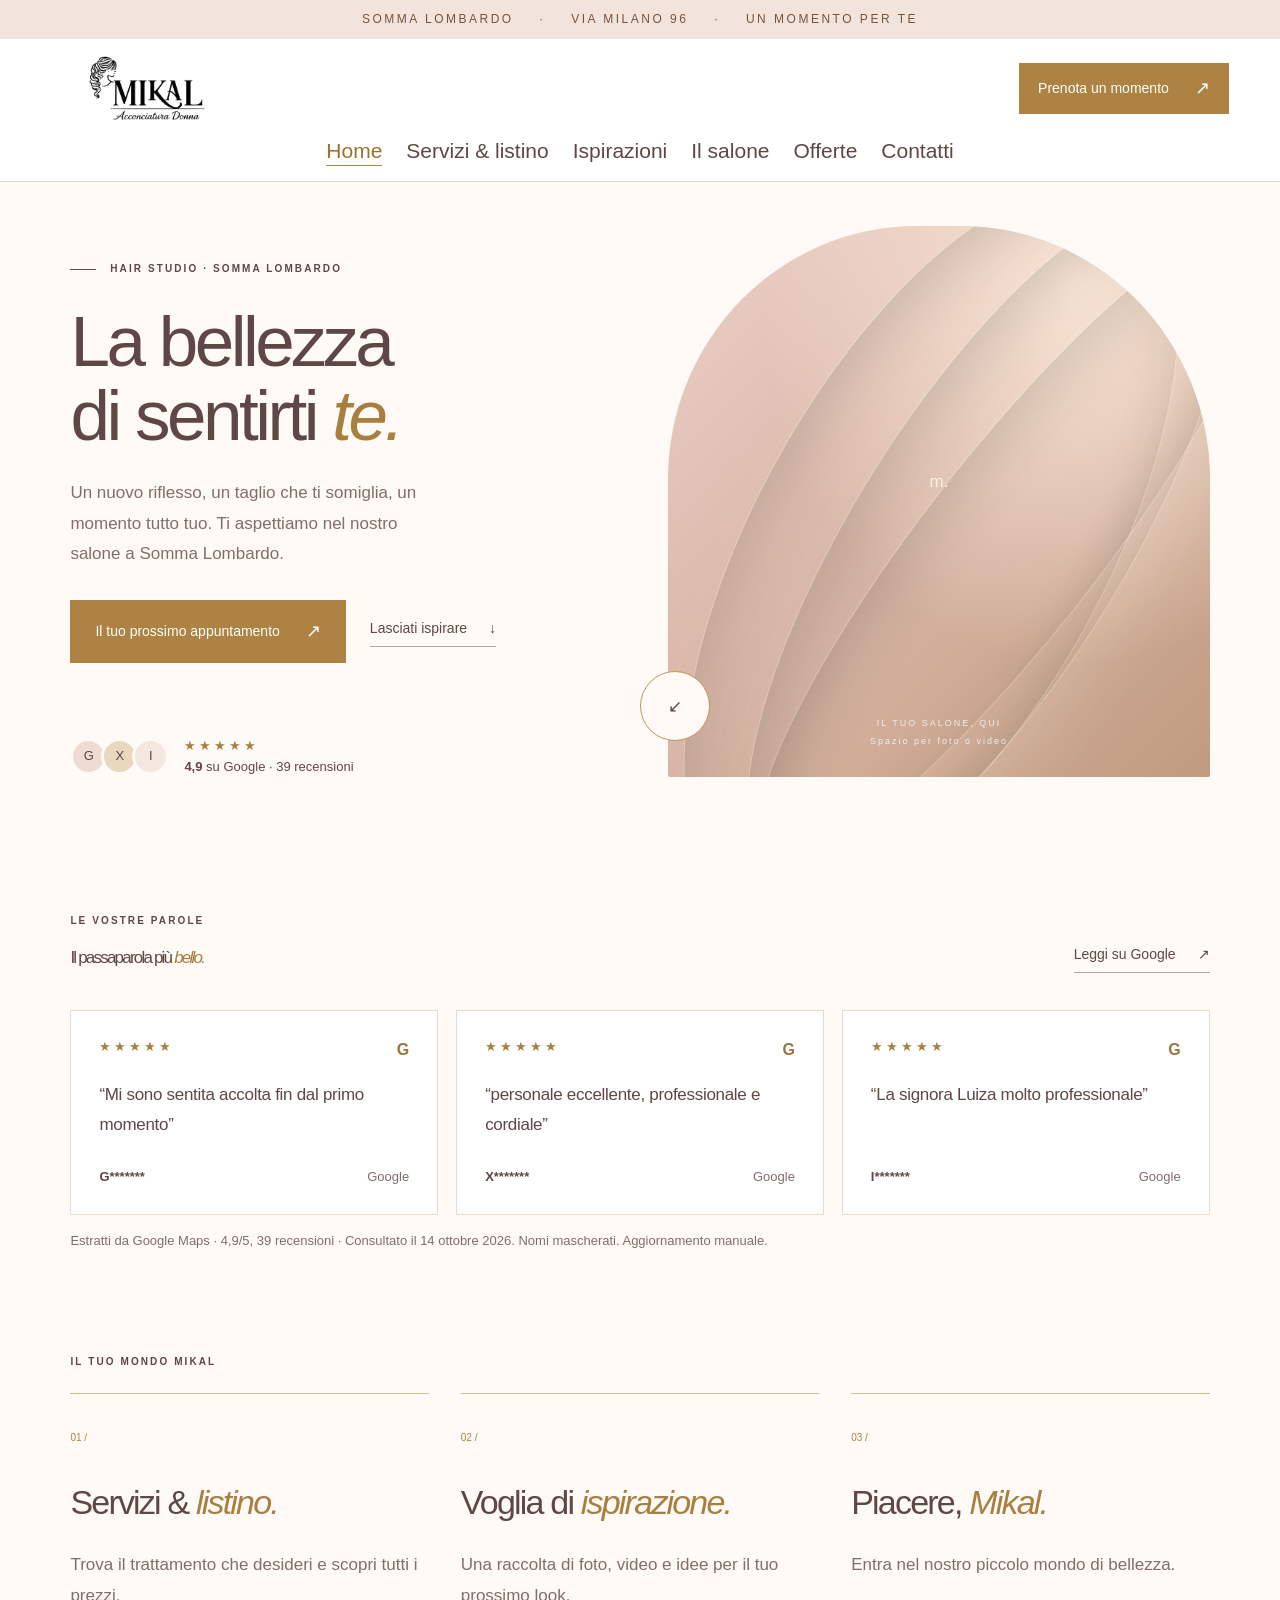
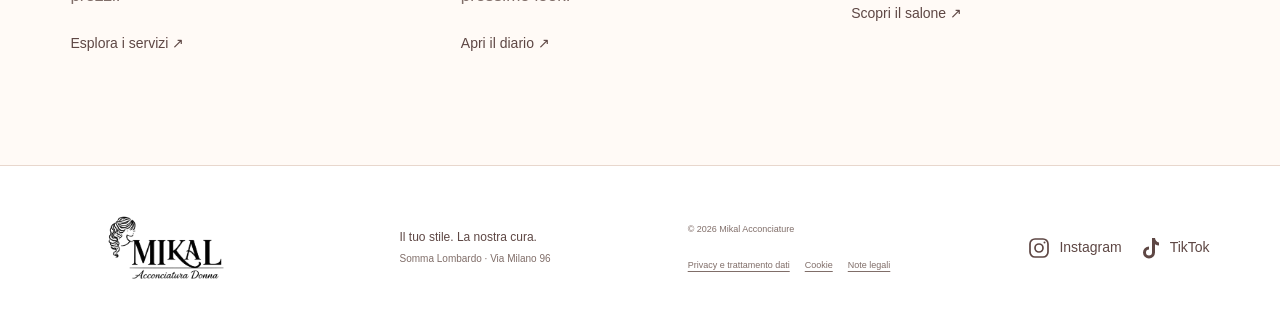
==== index.html @ 3041a2a1 "Primo caricamento sito Mikal Co-Authored-By: Claude Sonnet 5.5 <noreply@anthropic.com> Claude-Sessio" ====
<!doctype html>
<html lang="it">
<head>
  <meta charset="utf-8"><meta name="viewport" content="width=device-width, initial-scale=1">
  <meta name="theme-color" content="#f4f0e9">
  <title>Il tuo salone a Somma Lombardo · Mikal Acconciature</title>
  <meta name="description" content="Mikal Acconciature a Somma Lombardo, Via Milano 96. Scopri il salone, lasciati ispirare e prenota il tuo appuntamento. Pagamento solo in negozio.">
  <link rel="icon" href="media/logo-mikal-trasparente.png">
  <link rel="stylesheet" href="style.css"><script src="content.js" defer></script><script src="app.js" defer></script>
</head>
<body><a class="skip" href="#main">Vai al contenuto</a>
<div class="announcement">SOMMA LOMBARDO <span>·</span> VIA MILANO 96 <span>·</span> UN MOMENTO PER TE</div>
<header class="header">
  <a class="brand" href="index.html" aria-label="Mikal Acconciatura Donna, home"><img src="media/logo-mikal-trasparente.png" alt="Mikal Acconciatura Donna" width="2106" height="747"></a>
  <button class="menu-toggle" aria-expanded="false" aria-controls="nav">Menu <span>☰</span></button>
  <nav id="nav" aria-label="Menu principale"><a href="index.html" aria-current="page">Home</a><a href="servizi.html">Servizi & listino</a><a href="ispirazioni.html">Ispirazioni</a><a href="salone.html">Il salone</a><a href="offerte.html">Offerte</a><a href="contatti.html">Contatti</a></nav>
  <a class="button small header-book" href="prenota.html">Prenota un momento <span>↗</span></a>
</header>
<main id="main"><section class="hero" aria-labelledby="hero-title">
    <div class="hero-copy"><p class="eyebrow"><span class="line"></span> HAIR STUDIO · SOMMA LOMBARDO</p><h1 id="hero-title">La bellezza<br>di sentirti <em>te.</em></h1><p id="intro" class="intro"></p><div class="hero-actions"><a class="button" href="prenota.html">Il tuo prossimo appuntamento <span>↗</span></a><a class="text-link" href="ispirazioni.html">Lasciati ispirare <span>↓</span></a></div><a href="index.html#recensioni" class="hero-rating"><span class="rating-avatars" aria-hidden="true"><i>G</i><i>X</i><i>I</i></span><span><span class="stars">★★★★★</span><br><strong class="rating-value">4,9</strong> <span class="rating-caption">su Google · 38 recensioni</span></span></a></div>
    <div class="hero-visual"><div id="hero-media" class="art art-hero"><div class="strand one"></div><div class="strand two"></div><div class="strand three"></div><div class="art-word">m.</div><span class="media-note">IL TUO SALONE, QUI<br>Spazio per foto o video</span></div><a class="round-link" href="ispirazioni.html" aria-label="Scopri le ispirazioni">↙</a></div>
  </section><section id="recensioni" class="section reviews-section"><div class="section-head"><div><p class="eyebrow">LE VOSTRE PAROLE</p><h2>Il passaparola più <em>bello.</em></h2></div><a class="text-link google-link" target="_blank" rel="noopener">Leggi su Google <span>↗</span></a></div><div id="reviews" class="review-grid"></div><p class="source-note" id="review-source"></p></section><section class="home-paths section"><p class="eyebrow">IL TUO MONDO MIKAL</p><div class="path-grid"><a href="servizi.html"><span>01 /</span><h2>Servizi & <em>listino.</em></h2><p>Trova il trattamento che desideri e scopri tutti i prezzi.</p><b>Esplora i servizi ↗</b></a><a href="ispirazioni.html"><span>02 /</span><h2>Voglia di <em>ispirazione.</em></h2><p>Una raccolta di foto, video e idee per il tuo prossimo look.</p><b>Apri il diario ↗</b></a><a href="salone.html"><span>03 /</span><h2>Piacere, <em>Mikal.</em></h2><p>Entra nel nostro piccolo mondo di bellezza.</p><b>Scopri il salone ↗</b></a></div></section></main><footer><a class="brand" href="index.html" aria-current="page"><img src="media/logo-mikal-trasparente.png" alt="Mikal Acconciatura Donna" width="2106" height="747"></a><p>Il tuo stile. La nostra cura.<br><small>Somma Lombardo · Via Milano 96</small></p><div><span id="copyright"></span><span id="vat"></span><nav class="legal-links" aria-label="Informazioni legali"><a href="privacy.html">Privacy e trattamento dati</a><a href="cookie.html">Cookie</a><a href="note-legali.html">Note legali</a></nav></div><nav class="social-links" aria-label="Seguici sui social"><a href="https://instagram.com/mikal.acconciature" target="_blank" rel="noopener" aria-label="Instagram di Mikal Acconciature"><svg viewBox="0 0 24 24" aria-hidden="true" fill="none" stroke="currentColor" stroke-width="1.7"><rect x="3" y="3" width="18" height="18" rx="5"/><circle cx="12" cy="12" r="4"/><circle cx="17.5" cy="6.5" r="1" fill="currentColor" stroke="none"/></svg><span>Instagram</span></a><a href="https://www.tiktok.com/@mikal.acconciature" target="_blank" rel="noopener" aria-label="TikTok di Mikal Acconciature"><svg viewBox="0 0 24 24" aria-hidden="true" fill="currentColor"><path d="M14 2h3c.3 2.6 1.8 4.2 4 4.5v3a9 9 0 0 1-4-1.3v8.3a6 6 0 1 1-6-6v3a3 3 0 1 0 3 3V2Z"/></svg><span>TikTok</span></a></nav></footer><div class="mobile-book"><a href="prenota.html">Prenota il tuo momento ↗</a></div><dialog id="media-dialog"><button class="dialog-close" aria-label="Chiudi">×</button><div id="dialog-content"></div></dialog></body></html>
---- style.css ----
500;600;700&family=Manrope:wght@400;500;600;700&display=swap');
:root{--paper:#f2edeb;--white:#faf7f6;--ink:#3a3330;--muted:#6d7268;--line:#d9d0cc;--sage:#e1d8d4;--accent:#bda599;--serif:Georgia,'Times New Roman',serif;--sans:'DM Sans',Arial,sans-serif}*{box-sizing:border-box}html{scroll-behavior:smooth;scroll-padding-top:105px}body{margin:0;color:var(--ink);background:var(--paper);font:15px/1.65 var(--sans)}a{color:inherit;text-decoration:none}button,input,textarea,select{font:inherit}button,a,select{ -webkit-tap-highlight-color:transparent}button{cursor:pointer}a,button{touch-action:manipulation}a:focus-visible,button:focus-visible,select:focus-visible,input:focus-visible,textarea:focus-visible,summary:focus-visible{outline:3px solid #886655;outline-offset:5px}[hidden]{display:none!important}.skip{position:fixed;top:-100px;left:15px;background:white;z-index:100;padding:12px}.skip:focus{top:10px}.announcement{text-align:center;background:var(--ink);color:#e6dfdc;font-size:9px;letter-spacing:2.5px;padding:9px 15px}.announcement span{margin:0 20px}.header{height:102px;display:flex;align-items:center;justify-content:space-between;gap:24px;padding:0 5.5%;border-bottom:1px solid var(--line);background:rgba(244,240,233,.97);position:sticky;top:0;z-index:20}.brand{font-family:var(--serif);font-size:51px;letter-spacing:-3px;line-height:.9;display:inline-block}.brand span{display:block;font-family:var(--sans);font-size:8px;letter-spacing:4px;margin:13px 0 0 6px}.header nav{display:flex;gap:29px;font-size:12px}.header nav a:hover,.text-link:hover{color:#816a5e}.button{display:inline-flex;align-items:center;justify-content:space-between;gap:26px;min-height:54px;padding:15px 24px;background:var(--ink);color:white;border:1px solid var(--ink);font-size:12px;transition:background .2s,transform .2s}.button:hover{background:#594f4a;transform:translateY(-2px)}.button span{font-size:18px}.button.small{font-size:11px;min-height:44px;padding:9px 18px}.menu-toggle{display:none}.hero{display:grid;grid-template-columns:1fr 1fr;padding:44px 5.5% 55px;gap:5%;max-width:1600px;margin:auto;min-height:650px}.hero-copy{padding-top:34px;display:flex;align-items:flex-start;flex-direction:column}.eyebrow{font-size:10px;letter-spacing:2.1px;font-weight:600;margin:0 0 23px;line-height:1.7}.line{display:inline-block;width:26px;height:1px;background:var(--ink);vertical-align:middle;margin-right:9px}h1,h2,h3,p{margin-top:0}h1{font-family:var(--serif);font-weight:400;font-size:clamp(58px,5.55vw,88px);line-height:1.04;letter-spacing:-3.5px;margin:5px 0 25px}em{font-weight:400;color:#826d63}h1 em{font-style:italic}.intro{color:var(--muted);font-size:14px;max-width:365px;line-height:1.9}.hero-actions{display:flex;align-items:center;gap:24px;margin:13px 0 34px;flex-wrap:wrap}.text-link{border-bottom:1px solid #b3a69f;padding-bottom:6px;display:inline-flex;align-items:center;gap:22px;font-size:12px}.hero-rating{display:flex;gap:15px;font-size:11px;line-height:1.6;margin-top:auto}.rating-avatars{display:flex;align-items:center;padding-left:6px}.rating-avatars i{font:16px var(--serif);display:grid;place-items:center;width:37px;height:37px;border-radius:50%;border:3px solid var(--paper);background:#d7cac3;margin-left:-6px;font-style:normal}.rating-avatars i:nth-child(2){background:#cab5aa}.rating-avatars i:nth-child(3){background:#e0d4ce}.stars{letter-spacing:3px;color:#7f6253;font-size:13px}.hero-visual{position:relative;min-height:510px}.art{position:relative;overflow:hidden;background:#d9d0cc}.art-hero{height:100%;min-height:510px;background:radial-gradient(ellipse at 75% 10%,#e8dfda,transparent 55%),linear-gradient(130deg,#c4b4ac,#73665f);border-radius:46% 46% 2px 2px}.strand{position:absolute;border:1px solid rgba(249,247,231,.3);width:65%;height:145%;border-radius:50%;transform:rotate(29deg);top:-15%;left:16%;box-shadow:inset 15px 10px 55px rgba(26,43,28,.15),20px 10px 70px rgba(241,239,215,.1)}.strand.two{left:34%;width:50%;transform:rotate(32deg)}.strand.three{left:47%;width:33%;transform:rotate(38deg)}.art-word{position:absolute;inset:0;display:grid;place-items:center;font:italic 210px var(--serif);color:#ece4e094;padding-bottom:40px}.media-note{position:absolute;bottom:27px;left:0;right:0;text-align:center;color:#f2edeb;font-size:9px;letter-spacing:2px;line-height:2}.vertical-note{position:absolute;right:-30px;top:50%;writing-mode:vertical-rl;letter-spacing:3px;font-size:8px}.round-link{position:absolute;bottom:36px;left:-28px;border-radius:50%;background:var(--paper);border:1px solid #b2a198;font:35px var(--serif);width:70px;height:70px;display:grid;place-items:center}.hero-visual img,.hero-visual video,.story-section img{width:100%;height:100%;object-fit:cover;position:absolute;inset:0}.hero-visual video{z-index:1}.hero-visual .video-toggle{position:absolute;bottom:20px;right:20px;z-index:2;border:1px solid white;border-radius:20px;background:#3a333099;color:white;padding:8px 15px}.manifesto{display:flex;justify-content:space-evenly;gap:15px;align-items:center;background:#e8e2df;padding:23px 5.5%;font-size:10px;letter-spacing:3px}.manifesto i{font-size:23px;font-style:normal;color:#988277}.section{padding:80px 5.5%;max-width:1600px;margin:auto}.section-head{display:flex;justify-content:space-between;align-items:flex-end;gap:30px;margin-bottom:37px}.section-head .eyebrow{margin-bottom:14px}h2{font:400 clamp(35px,3.7vw,57px)/1.13 var(--serif);letter-spacing:-1.8px;margin-bottom:0}h3{font:400 26px/1.2 var(--serif);letter-spacing:-.6px}.section-intro{font-size:13px;line-height:1.9;color:var(--muted);max-width:330px;margin-bottom:5px}.review-grid{display:grid;grid-template-columns:repeat(3,1fr);gap:18px}.review-card{background:var(--white);padding:25px 28px;border:1px solid #e3dbd7;display:flex;flex-direction:column;min-height:205px}.review-top{display:flex;justify-content:space-between}.google-mark{font-weight:700;font-size:16px;color:#906c5a}.review-card blockquote{font:400 22px/1.45 var(--serif);letter-spacing:-.3px;margin:16px 0 22px}.review-author{font-size:11px;display:flex;justify-content:space-between;margin-top:auto}.review-author span{color:var(--muted)}.source-note{font-size:10px;color:var(--muted);margin:15px 0 0}.services-section{border-top:1px solid var(--line);padding-top:70px}.service-grid{display:grid;grid-template-columns:repeat(4,1fr);gap:30px}.service-card{border-top:1px solid var(--line);padding-top:24px}.service-number{font-size:10px;letter-spacing:2px;color:var(--muted);margin-bottom:25px}.service-card p{color:var(--muted);font-size:12px;line-height:1.9;min-height:70px}.service-card .service-price{font-size:11px;min-height:0;color:var(--ink);font-weight:500}.service-card a{font-size:11px;border-bottom:1px solid var(--line);padding-bottom:7px}.inspiration{background:#ebe5e2;max-width:none}.filters{display:flex;gap:10px;margin-bottom:28px;flex-wrap:wrap}.filters button{background:transparent;border:1px solid #c0b3ac;border-radius:30px;padding:8px 22px;font-size:11px;color:var(--ink)}.filters button[aria-pressed=true]{background:var(--ink);color:white;border-color:var(--ink)}.gallery-grid{display:grid;grid-template-columns:repeat(4,1fr);gap:20px;align-items:start}.gallery-card:nth-child(even){padding-top:35px}.gallery-media{height:310px;position:relative;background:#c7bab4;overflow:hidden}.gallery-media img,.gallery-media video{height:100%;width:100%;object-fit:cover}.gallery-media button{border:0;display:block;width:100%;height:100%;background:none;padding:0}.gallery-placeholder{height:100%;display:flex;align-items:center;justify-content:center;position:relative;background:linear-gradient(135deg,#dcd1cc,#b7a49a);color:#837168}.gallery-card:nth-child(2) .gallery-placeholder{background:linear-gradient(140deg,#d2bfb6,#b19f96)}.gallery-card:nth-child(3) .gallery-placeholder{background:linear-gradient(145deg,#a59891,#71645e);color:#ece4e0}.gallery-card:nth-child(4) .gallery-placeholder{background:linear-gradient(120deg,#e5dad5,#c4ada1)}.gallery-placeholder:before{content:'';position:absolute;border:1px solid #f5f1ef66;width:63%;height:110%;border-radius:50%;transform:rotate(28deg)}.gallery-placeholder .symbol{font:italic 100px var(--serif);opacity:.5}.gallery-placeholder small{position:absolute;bottom:20px;font-size:9px;letter-spacing:2px}.gallery-caption{padding-top:17px;display:flex;justify-content:space-between;gap:10px}.gallery-caption h3{font-size:21px;margin-bottom:6px}.gallery-caption p{font-size:9px;letter-spacing:1.5px;text-transform:uppercase;color:var(--muted);margin:0}.gallery-caption>span{font-size:22px}.play-badge{position:absolute;left:15px;bottom:15px;background:#f2edebd9;border-radius:30px;padding:6px 14px;font-size:10px;pointer-events:none}.story-section{display:grid;grid-template-columns:1fr 1fr;max-width:1600px;margin:auto;padding:90px 5.5%;gap:9%;align-items:center}.story-art{height:510px;background:#d4c4bc}.story-arch{position:absolute;inset:45px 50px -5px;background:linear-gradient(90deg,#bbafa9,#e1d5cf);border-radius:48% 48% 0 0;box-shadow:inset 12px 0 45px #63544c35;display:flex;flex-direction:column;align-items:center;justify-content:center}.story-arch span{font:66px var(--serif);letter-spacing:-5px;color:#695a53}.story-arch small{text-align:center;font-size:9px;letter-spacing:3px;color:#71625a;margin-top:20px}.story-art .media-note{color:#584d48;bottom:20px;letter-spacing:1px}.story-copy h2{margin-bottom:27px}.prose{font-size:13px;color:var(--muted);line-height:1.95;white-space:pre-line}.story-copy .text-link{margin-top:25px}.signature{display:block;font:italic 30px var(--serif);color:#857269;margin-top:35px}.offers-section{padding-top:30px}.offer-empty{border:1px solid var(--line);padding:30px 34px;display:flex;align-items:center;justify-content:space-between;gap:25px;background:var(--white)}.offer-empty h3{font-size:26px;margin-bottom:9px}.offer-empty p{font-size:12px;color:var(--muted);margin:0}.offer-grid{display:grid;grid-template-columns:repeat(auto-fit,minmax(240px,1fr));gap:20px}.offer-card{padding:28px;background:var(--sage);border:1px solid var(--line)}.offer-card .offer-price{font:30px var(--serif)}.offer-card p{font-size:12px}.booking-section{background:var(--ink);color:var(--paper);padding:80px 9%;display:grid;grid-template-columns:1.1fr 1fr;gap:12%;align-items:center}.booking-section h2{font-size:clamp(40px,4.2vw,65px);margin-bottom:25px}.booking-section h2 em{color:#c6b1a7}.booking-copy>p:not(.eyebrow){color:#cbc0bb;font-size:13px}.booking-promise{border-top:1px solid #72655e;padding-top:25px;margin-top:40px;display:flex;gap:18px;font-size:12px}.booking-promise>span{font-size:28px}.booking-promise p{font-size:11px;color:#cbc0bb;margin:2px 0 0}.booking-card{background:var(--paper);color:var(--ink);padding:33px 35px}.card-top{display:flex;align-items:start;justify-content:space-between}.card-top>span:last-child{font-size:28px;margin-top:-8px}.booking-card label{font-size:12px;display:block;margin:14px 0 9px}.booking-card select{width:100%;border:1px solid #cdc4bf;border-radius:0;background:transparent;padding:14px 12px;color:var(--ink)}.booking-description{font-size:12px;color:var(--muted);margin:14px 0;min-height:66px}.booking-status{font-size:11px;margin:18px 0;color:var(--muted)}.full{width:100%;justify-content:center}.small-note{font-size:10px;color:var(--muted);margin:13px 0 0;line-height:1.7}.contacts{display:grid;grid-template-columns:1.1fr 1fr 1.1fr;gap:5%;align-items:center}.contacts h2{font-size:43px;margin-bottom:23px}.contacts p{font-size:12px}.contact-details{display:flex;flex-direction:column;gap:25px}.contact-details .eyebrow{margin-bottom:10px;font-size:9px}.contact-details a{display:block}.contact-phone{font:25px var(--serif)}.multiline{white-space:pre-line}.map-card{height:280px;background:#e5ddd9;position:relative;overflow:hidden;border:1px solid #d7ccc7}.map-road{position:absolute;height:20px;width:150%;background:#f6f2f0;border:1px solid #d9d0cb;transform:rotate(-30deg);left:-20%;top:55%}.road2{transform:rotate(66deg);top:45%}.road3{transform:rotate(-9deg);top:18%;height:10px}.map-town{position:absolute;top:33px;left:25px;letter-spacing:3px;font-size:8px}.map-pin{position:absolute;top:37%;left:45%;border-radius:50% 50% 50% 0;transform:rotate(-45deg);height:53px;width:53px;background:var(--ink);color:white;font:italic 32px var(--serif);display:grid;place-items:center;box-shadow:0 5px 18px #41383333}.map-address{position:absolute;bottom:18px;left:18px;right:18px;padding:10px 13px;background:var(--white);font-size:11px;display:flex;justify-content:space-between}.faq{padding-top:0;display:grid;grid-template-columns:1fr 2fr}.faq>.eyebrow{grid-row:1/4;padding-top:20px}.faq details{grid-column:2;border-top:1px solid var(--line);padding:18px 0}.faq summary{cursor:pointer;font-size:13px}.faq details p{font-size:12px;color:var(--muted);margin:15px 0 0}footer{border-top:1px solid var(--line);padding:40px 5.5%;display:flex;justify-content:space-between;gap:30px;align-items:center}footer p{font-size:12px;margin:0}footer small{font-size:10px;color:var(--muted)}footer>div{font-size:9px;color:var(--muted);display:flex;flex-direction:column;gap:6px}footer .brand{font-size:44px}.footer-link{border:0;background:none;text-align:left;padding:0;color:inherit;font-size:inherit}.mobile-book{display:none}dialog{border:0;background:var(--paper);color:var(--ink);padding:45px 30px 25px;max-width:min(900px,95vw);max-height:90vh}dialog::backdrop{background:#211b18d9}.dialog-close{position:absolute;top:8px;right:14px;border:0;background:none;font-size:28px;color:var(--ink)}#dialog-content img,#dialog-content video{max-width:100%;max-height:70vh;display:block;margin:auto}#dialog-content p{margin:14px 0 0;font-size:12px}.error-notice{padding:24px;background:#ebe3df;margin:20px}.empty-filter{grid-column:1/-1;padding:40px;text-align:center}.privacy-dialog{width:600px}
@media(min-width:1500px){.hero{gap:8%}.hero-copy{padding-top:60px}.hero-visual{min-height:580px}.hero{padding-top:50px;padding-bottom:65px}.section{padding-top:95px;padding-bottom:95px}}
@media(max-width:1100px){.header nav{gap:16px}.header{padding:0 4%}.hero{padding:30px 4% 45px;gap:5%}.hero-actions{gap:15px}.hero-visual,.art-hero{min-height:480px}h1{font-size:62px}.service-grid{gap:20px}.gallery-media{height:260px}.booking-section{gap:6%;padding:65px 5%}.contacts{gap:3%}.contacts h2{font-size:36px}.contact-phone{font-size:22px}}
@media(max-width:800px){.header{height:83px}.brand{font-size:43px}.header nav{display:none;position:absolute;top:83px;left:0;right:0;background:var(--paper);padding:24px 5%;border-bottom:1px solid var(--line);flex-direction:column;font-size:16px}.header nav.open{display:flex}.menu-toggle{display:block;border:0;background:none;color:var(--ink);font-size:12px;margin-left:auto;padding:12px}.menu-toggle span{margin-left:12px}.header-book{display:none}.hero{min-height:0}.hero-copy{padding-top:15px}.hero .eyebrow{font-size:8px;letter-spacing:1.5px}h1{font-size:53px;letter-spacing:-2px}.intro{font-size:12px}.hero-visual,.art-hero{min-height:420px}.hero-actions .button{font-size:10px;padding:12px 16px}.hero-rating{font-size:10px}.rating-avatars{display:none}.manifesto{font-size:8px;letter-spacing:2px}.manifesto i{font-size:18px}.section{padding:60px 5%}.review-card{padding:22px 18px}.review-card blockquote{font-size:19px}.review-author{font-size:9px}.service-grid{grid-template-columns:repeat(2,1fr);gap:30px}.service-card p{min-height:0}.gallery-grid{grid-template-columns:repeat(2,1fr)}.gallery-media{height:340px}.story-section{gap:6%;padding:60px 5%}.story-art{height:440px}.story-arch{inset:35px 20px -5px}.story-copy h2{font-size:39px}.booking-card{padding:25px}.contacts{grid-template-columns:1fr 1fr;row-gap:35px}.map-card{grid-column:1/-1;height:230px}.map-road{width:120%}.faq{padding-top:0}.mobile-book{position:fixed;bottom:0;left:0;right:0;z-index:25;display:flex;box-shadow:0 -2px 15px #41383319;padding:10px 5% calc(10px + env(safe-area-inset-bottom));gap:12px;background:var(--paper);border-top:1px solid var(--line)}.mobile-book a{padding:10px 20px;background:var(--ink);color:white;text-align:center;font-size:12px;flex:1}.mobile-book a:last-child{flex:0;background:none;color:var(--ink);border:1px solid var(--ink)}footer{padding-bottom:100px}}
@media(max-width:560px){html{scroll-padding-top:85px}.announcement{font-size:7px;letter-spacing:1.4px}.announcement span{margin:0 8px}.hero{grid-template-columns:1fr;padding:28px 6% 36px;gap:30px}.hero-copy{padding-top:0}.hero .eyebrow{margin-bottom:16px}h1{font-size:64px}.hero-copy .intro{font-size:13px;max-width:310px}.hero-actions{margin:8px 0 23px;gap:20px}.hero-actions .button{font-size:11px}.hero-actions .text-link{font-size:10px}.hero-rating{font-size:10px}.hero-visual,.art-hero{min-height:380px}.art-hero{border-radius:48% 48% 0 0}.hero-visual{margin:0 10px}.art-word{font-size:160px}.round-link{height:56px;width:56px;left:-20px;bottom:27px}.vertical-note{right:-23px;font-size:7px}.manifesto{padding:16px 5%;font-size:7px;gap:9px;letter-spacing:1px}.manifesto i{font-size:13px}.section{padding:48px 6%}.section-head{align-items:start;flex-direction:column;gap:22px;margin-bottom:26px}h2{font-size:39px}.section-intro{font-size:12px}.review-grid{grid-template-columns:1fr}.review-card{padding:23px;min-height:0}.review-card blockquote{font-size:24px;margin:13px 0 20px}.review-author{font-size:10px}.service-grid{gap:25px 20px}.service-card h3{font-size:24px}.service-card p{font-size:11px}.service-number{margin-bottom:18px}.filters{gap:7px}.filters button{font-size:10px;padding:7px 15px}.gallery-grid{gap:14px}.gallery-media{height:240px}.gallery-caption h3{font-size:20px}.gallery-caption>span{display:none}.gallery-caption p{font-size:8px}.gallery-placeholder small{font-size:7px;letter-spacing:1px}.story-section{grid-template-columns:1fr;padding:50px 6%;gap:35px}.story-art{height:380px}.story-arch{inset:30px 45px -5px}.story-copy h2{max-width:290px}.signature{margin-top:25px}.offers-section{padding-top:15px}.offer-empty{padding:25px;flex-direction:column;align-items:start}.offer-empty h3{font-size:25px}.booking-section{grid-template-columns:1fr;padding:48px 6%;gap:28px}.booking-section h2{font-size:44px}.booking-promise{margin-top:25px;padding-top:18px}.booking-card{padding:27px}.booking-description{min-height:0}.contacts{grid-template-columns:1fr;gap:33px}.contact-details{flex-direction:row;justify-content:space-between;gap:12px}.contact-phone{font-size:23px}.contacts h2{font-size:43px}.map-card{height:240px}.faq{padding-top:0;grid-template-columns:1fr}.faq>.eyebrow{grid-row:auto}.faq details{grid-column:1}footer{align-items:start;flex-wrap:wrap;padding:30px 6% 100px;gap:28px}footer>div{width:100%;flex-direction:row;flex-wrap:wrap;gap:15px}footer .brand{font-size:43px}.mobile-book a{font-size:11px}}
@media(prefers-reduced-motion:reduce){html{scroll-behavior:auto}*,*:before,*:after{transition:none!important;animation:none!important}}

/* Mikal: avorio, cipria e oro; pagine indipendenti. */
:root{--paper:#fffaf6;--white:#ffffff;--ink:#5e4744;--muted:#806e69;--line:#e8d7cd;--sage:#f3e3df;--accent:#bd954f;--sans:Arial,Helvetica,sans-serif}
.announcement{background:#f2e4dc;color:#76543c}.header{background:#fff;height:110px}.brand{line-height:1;letter-spacing:0;flex-shrink:0}.brand img{display:block;width:208px;height:auto;max-width:100%;object-fit:contain}.header nav{gap:19px}.header nav a{font-size:11px}.header nav a[aria-current=page]{color:#9c7131;border-bottom:1px solid #b68a46}.button{background:#ad8242;border-color:#ad8242;color:#fff}.button:hover{background:#956d35}.button:focus-visible{outline-color:#7e5638}em,.stars{color:#a97f3f}.hero-visual .art-hero{background:radial-gradient(ellipse at 75% 10%,#f8e5d6,transparent 55%),linear-gradient(135deg,#edcfc9,#c19b80)}.art-word{color:#fff9eee0}.hero .round-link{border-color:#bd985d}.hero-rating .rating-avatars i{background:#eedcd3}.hero-rating .rating-avatars i:nth-child(2){background:#e9d8bd}.hero-rating .rating-avatars i:nth-child(3){background:#f3e7e0}.manifesto,.inspiration{background:#f7ece7}.review-card{border-color:#eadad1}.google-mark{color:#9b7441}.filters button{border-color:#ddc4b5}.filters button[aria-pressed=true]{background:#a77b40;border-color:#a77b40}.gallery-placeholder{background:linear-gradient(135deg,#eedfce,#d7b9a3);color:#af8658}.gallery-card:nth-child(2) .gallery-placeholder{background:linear-gradient(135deg,#f4e1da,#d5b7b0)}.gallery-card:nth-child(3) .gallery-placeholder{background:linear-gradient(135deg,#d9bdae,#b28773);color:#fff5e7}.gallery-card:nth-child(4) .gallery-placeholder{background:linear-gradient(135deg,#f3e8d7,#d6bb90)}.story-art{background:#f1e3d7}.story-arch{background:linear-gradient(90deg,#d8bfa7,#f2e1cb);box-shadow:inset 12px 0 45px #b0886035}.story-arch span,.story-arch small,.story-art .media-note,.signature{color:#9d753e}.booking-section{background:#f2dfda;color:var(--ink);min-height:570px}.booking-section h1{font-size:clamp(42px,4.5vw,68px);margin-bottom:25px}.booking-section h1 em,.booking-section h2 em{color:#ad8242}.booking-copy>p:not(.eyebrow),.booking-promise p{color:#806761}.booking-promise{border-color:#d8bcb0}.booking-card{background:#fffaf6;box-shadow:0 15px 60px #ad824214}.map-card{background:#f1e5dc;border-color:#e1cfc2}.map-pin{background:#ad8242}.map-road{background:#fffaf6;border-color:#e9d8ca}.mobile-book a{background:#ad8242}.mobile-book a:last-child{border-color:#b49477}.header .menu-toggle{color:#765943}.home-paths{padding-top:20px}.path-grid{display:grid;grid-template-columns:repeat(3,1fr);gap:32px}.path-grid>a{border-top:1px solid #d7b889;padding:27px 0}.path-grid span{font-size:10px;color:#a88349}.path-grid h2{font-size:34px;margin:22px 0 18px}.path-grid p{font-size:12px;color:var(--muted)}.path-grid b{font-size:11px;font-weight:500}.page-heading{padding-bottom:20px}.page-heading h1{font-size:clamp(40px,5vw,65px);max-width:850px}.page-heading .intro{max-width:600px}.services-section h1{font-size:clamp(42px,5vw,70px);margin-bottom:0}.price-notice{border-left:2px solid #bd954f;padding:18px 25px;background:#f7ece6;margin:0 0 40px}.price-notice span{font-size:9px;letter-spacing:2px;color:#99703b}.price-notice p{font-size:12px;margin:8px 0}.print-button{border:0;border-bottom:1px solid #ad8242;padding:5px 0;background:none;color:#805d36;font-size:11px}.service-grid{grid-template-columns:1fr 1fr;gap:40px}.service-card p{min-height:0}.service-items{list-style:none;padding:0;margin:22px 0}.service-items li{display:flex;align-items:baseline;justify-content:space-between;gap:20px;padding:13px 0;border-bottom:1px solid #eddfd5;font-size:13px}.service-items strong{font-weight:500;white-space:nowrap;color:#99703b}.service-card h3{font-size:32px}.service-number{margin-bottom:15px}.contacts{min-height:530px}.contacts h1{font-size:49px}.offers-section{padding-top:65px;min-height:500px}.story-copy h1{font-size:57px}.legal-links{display:flex;gap:15px;flex-wrap:wrap;margin-top:8px}.legal-links a{text-decoration:underline;text-underline-offset:3px}.legal-content{max-width:1000px;padding-top:20px}.legal-content h2{font-size:27px;letter-spacing:-.5px;margin:35px 0 15px}.legal-content p{font-size:14px;line-height:1.85}.legal-content a{text-decoration:underline;text-underline-offset:3px}.legal-draft{padding:22px;border:1px solid #d9b889;background:#fcf3e7}footer{background:#fff}.faq{padding-top:50px}footer .brand img{width:190px}
@media(max-width:1100px){.header{gap:15px;padding:0 4%}.brand img{width:175px}.header nav{gap:12px}.header-book{font-size:10px!important;padding:8px 12px!important}.header-book span{display:none}}
@media(max-width:800px){.header{height:90px}.header nav{top:90px;background:#fff}.brand img{width:190px}.path-grid{gap:22px}.path-grid h2{font-size:28px}.story-copy h1{font-size:43px}.contacts h1{font-size:40px}.booking-section{min-height:0}.legal-links{line-height:2}}
@media(max-width:560px){.header{height:83px}.header nav{top:83px}.brand img{width:175px}.hero h1{font-size:61px}.service-grid{grid-template-columns:1fr;gap:30px}.service-items li{font-size:12px}.service-card h3{font-size:30px}.path-grid{grid-template-columns:1fr;gap:16px}.path-grid h2{font-size:35px;margin-top:16px}.story-copy h1{font-size:46px}.legal-links{gap:10px 18px}.page-heading h1{font-size:43px}.legal-content{padding-top:0}.legal-content h2{font-size:26px}.legal-content p{font-size:13px}.booking-section h1{font-size:47px}.contacts h1{font-size:44px}.services-section h1{font-size:48px}.print-button{margin-top:10px}}
@media print{.header nav,.announcement,.header-book,.menu-toggle,.mobile-book,footer,.print-button,.service-card>a{display:none!important}.section{padding:15px}.header{position:static;border:0;height:75px}.service-grid{display:block}.service-card{break-inside:avoid;margin-bottom:20px}.service-card p,.service-number{display:none}.service-items li{padding:5px 0}.price-notice{padding:10px;margin-bottom:15px}.services-section h1{font-size:36px}.service-card h3{font-size:24px}body{background:white;color:#333}}
/* Mantiene leggibile il logo originale, compensando i margini della foto. */
.header .brand{position:relative;width:180px;height:98px;overflow:hidden}
.header .brand img{position:absolute;width:350px;max-width:none;height:auto;left:-69px;top:0}
footer .brand{position:relative;width:180px;height:94px;overflow:hidden}
footer .brand img{position:absolute;width:338px;max-width:none;height:auto;left:-66px;top:0}
@media(max-width:800px){.header .brand{width:165px;height:80px}.header .brand img{width:289px;left:-57px}}
/* Logo trasparente: niente ritaglio fotografico o margini forzati. */
.header .brand,footer .brand{width:192px;height:83px;display:flex;align-items:center;overflow:visible}
.header .brand img,footer .brand img{position:static;width:192px;height:auto;max-width:100%;object-fit:contain}
.booking-online{padding:28px 30px}.request-intro{font-size:12px;color:var(--muted);margin:0 0 18px}.pending-notice{font-size:12px;line-height:1.7;background:#f4e6d8;border-left:2px solid #b68a46;padding:14px 16px;margin-bottom:22px}.booking-online iframe{border:0;width:100%;height:910px;display:block;background:#fffaf6}.booking-section{align-items:start}.booking-copy{position:sticky;top:150px}.booking-online .small-note a{text-decoration:underline}.story-copy h1{font-size:clamp(38px,3.9vw,55px)}
@media(max-width:800px){.header .brand{width:169px;height:77px}.header .brand img{width:169px}.booking-section{grid-template-columns:1fr;gap:28px}.booking-copy{position:static}.booking-online iframe{height:900px}}
@media(max-width:560px){.booking-online{padding:23px 19px}.header .brand{width:161px;height:73px}.header .brand img{width:161px}.booking-online iframe{height:980px}.pending-notice{font-size:11px;padding:12px}.story-copy h1{font-size:42px}}

/* Testi più leggibili e contatti su tutti gli schermi. */
body{font-size:17px;line-height:1.75}
.intro,.section-intro,.service-card p,.prose,.path-grid p,.offer-empty p,.offer-card p,.booking-copy>p:not(.eyebrow),.booking-promise p,.request-intro,.pending-notice,.faq details p,.legal-content p,.price-notice p,.contact-copy p{font-size:17px;line-height:1.8}
.service-items li{font-size:16px}.button,.button.small,.text-link,.service-card a,.path-grid b,.filters button,.print-button{font-size:14px}
.source-note,.review-author,.small-note,footer,.hero-rating{font-size:13px}.header nav{font-size:14px}
.mobile-link{display:inline-block;text-decoration:underline;text-underline-offset:4px}.contact-phone+.mobile-link{display:block;font-size:22px;margin-top:8px}
.booking-online iframe{height:1150px}.small-note .mobile-link{margin-top:8px}.mobile-book{grid-template-columns:minmax(0,1.5fr) 1fr 1fr}.mobile-book a{font-size:13px;min-width:0;white-space:normal;padding:13px 8px}.mobile-book .mobile-link{text-decoration:none}
@media(max-width:560px){.booking-online iframe{height:1250px}.service-items li{font-size:16px;gap:12px}.legal-content p,.pending-notice{font-size:16px}.header nav{font-size:16px}.booking-online{padding:23px 15px}.hero-rating{flex-wrap:wrap}.contact-phone+.mobile-link{font-size:20px}}

.contacts p{font-size:17px}.contact-details{min-width:0}.contact-details>div{min-width:0}.contact-details a{overflow-wrap:anywhere}@media(max-width:560px){.contact-details{flex-direction:column;gap:26px}.mobile-book{display:grid;grid-template-columns:minmax(0,1.5fr) 1fr 1fr}.mobile-book a{width:auto;flex:none}}

/* Menu, social e barra mobile semplificata. */
.header nav{font-size:17px;gap:20px}.announcement{font-size:12px}.social-links{display:flex;gap:16px;flex-wrap:wrap}.social-links a{display:inline-flex;align-items:center;gap:8px;min-height:44px;font-size:14px}.social-links svg{width:24px;height:24px;flex:none}.offer-includes{margin-bottom:12px}.offer-original{margin-top:-10px}.offer-conditions{border-top:1px solid var(--line);padding-top:16px}.offer-terms{font-size:14px;line-height:1.8;margin-top:28px}.october-intro{font-size:17px;color:var(--muted)}
@media(max-width:1200px) and (min-width:801px){.header nav{gap:12px;font-size:16px}.header{gap:12px;padding:0 3%}.header .brand{width:160px;flex-shrink:0}.header .brand img{width:160px}.header-book{padding:9px 12px!important;gap:6px}}
@media(max-width:800px){.header nav{font-size:18px}.mobile-book{grid-template-columns:1fr}.mobile-book a{width:100%;flex:1}.social-links{gap:20px}.announcement{font-size:11px;letter-spacing:1px}}

/* Etichette contatti uniformi e dimensione applicata direttamente ai link del menu. */
.contact-details .contact-channel{display:block;width:fit-content;margin:0;padding:7px 0;font:400 24px/1.45 var(--sans);color:var(--ink);text-decoration:none;letter-spacing:0}
.contact-details .contact-channel:hover{text-decoration:underline;text-underline-offset:5px}
.header nav a{font-size:22px;line-height:1.4;white-space:nowrap}
@media(min-width:801px) and (max-width:1400px){.header{height:auto;min-height:142px;flex-wrap:wrap;padding:8px 4% 15px;gap:6px 20px}.header nav{order:3;flex-basis:100%;justify-content:center;gap:12px 24px;flex-wrap:wrap}.header nav a{font-size:21px}.header-book{margin-left:auto}}
@media(max-width:800px){.header nav a{font-size:22px}.contact-details .contact-channel{font-size:24px}}

.booking-launch{display:flex;align-items:center;justify-content:space-between;gap:20px;min-height:76px;padding:18px 22px;background:#ad8242;color:#fff;font-size:18px;text-decoration:none}.booking-launch:hover{background:#956d35}.booking-launch span{font-size:27px}.booking-online .small-note{font-size:14px;margin-top:14px}
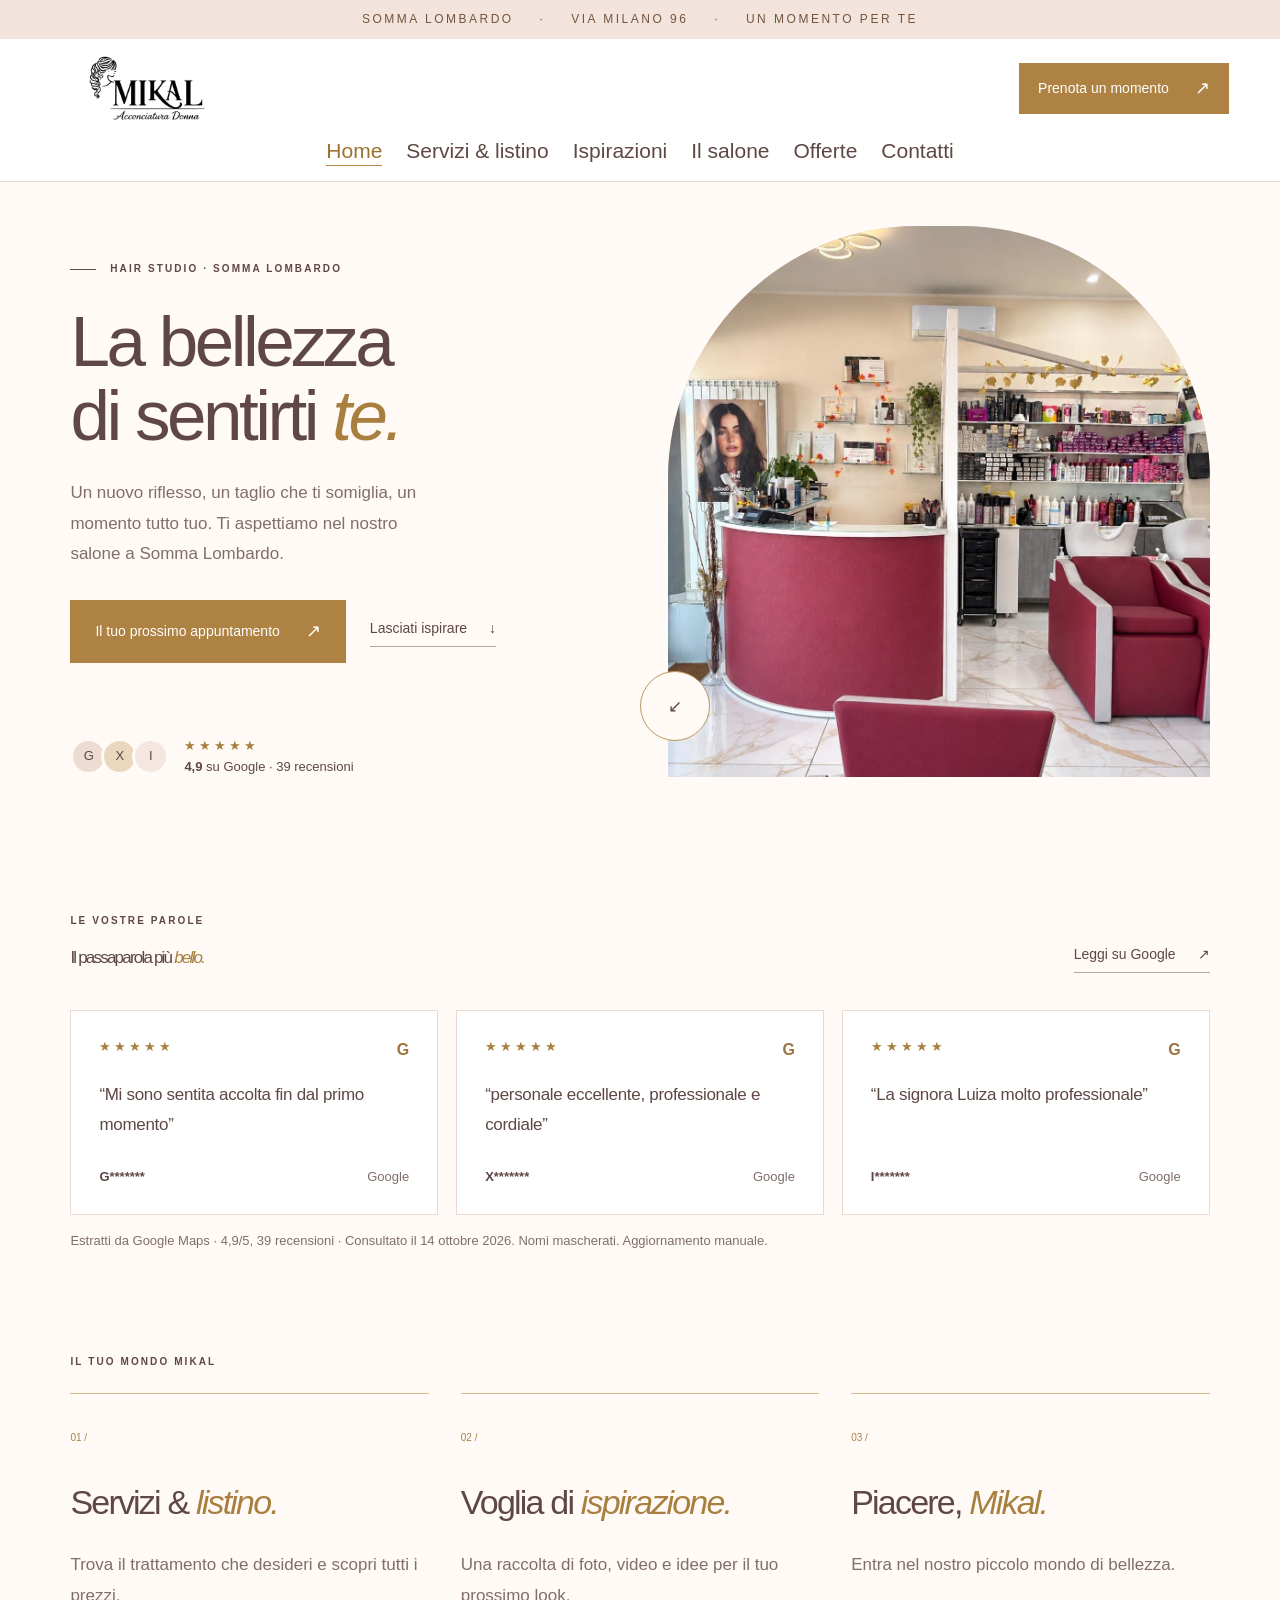
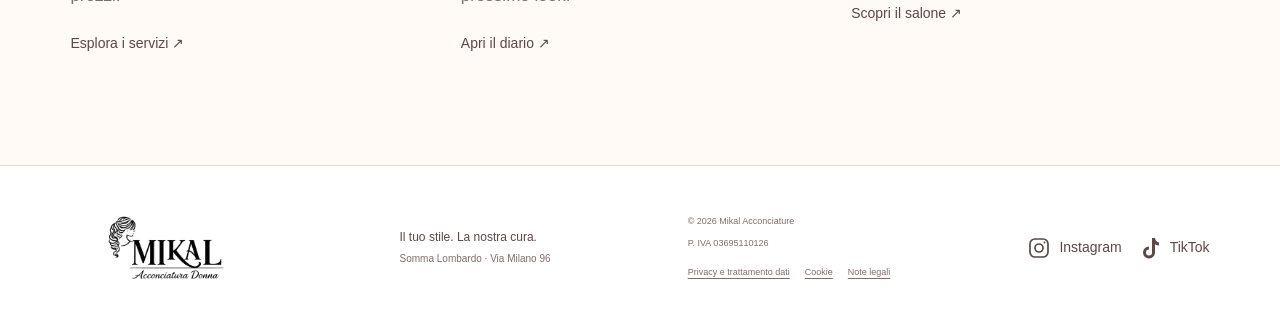
==== commit 26d15262: "Foto reali in Home e Il salone, rimosse le scritte segnaposto Co-Authored-By: Claude Sonnet 5.5 <nor" ====
--- a/index.html
+++ b/index.html
@@ -18,5 +18,5 @@
 </header>
 <main id="main"><section class="hero" aria-labelledby="hero-title">
     <div class="hero-copy"><p class="eyebrow"><span class="line"></span> HAIR STUDIO · SOMMA LOMBARDO</p><h1 id="hero-title">La bellezza<br>di sentirti <em>te.</em></h1><p id="intro" class="intro"></p><div class="hero-actions"><a class="button" href="prenota.html">Il tuo prossimo appuntamento <span>↗</span></a><a class="text-link" href="ispirazioni.html">Lasciati ispirare <span>↓</span></a></div><a href="index.html#recensioni" class="hero-rating"><span class="rating-avatars" aria-hidden="true"><i>G</i><i>X</i><i>I</i></span><span><span class="stars">★★★★★</span><br><strong class="rating-value">4,9</strong> <span class="rating-caption">su Google · 38 recensioni</span></span></a></div>
-    <div class="hero-visual"><div id="hero-media" class="art art-hero"><div class="strand one"></div><div class="strand two"></div><div class="strand three"></div><div class="art-word">m.</div><span class="media-note">IL TUO SALONE, QUI<br>Spazio per foto o video</span></div><a class="round-link" href="ispirazioni.html" aria-label="Scopri le ispirazioni">↙</a></div>
+    <div class="hero-visual"><div id="hero-media" class="art art-hero"><img src="media/salone-home.jpg" alt="L’interno del salone Mikal Acconciature a Somma Lombardo" fetchpriority="high"></div><a class="round-link" href="ispirazioni.html" aria-label="Scopri le ispirazioni">↙</a></div>
   </section><section id="recensioni" class="section reviews-section"><div class="section-head"><div><p class="eyebrow">LE VOSTRE PAROLE</p><h2>Il passaparola più <em>bello.</em></h2></div><a class="text-link google-link" target="_blank" rel="noopener">Leggi su Google <span>↗</span></a></div><div id="reviews" class="review-grid"></div><p class="source-note" id="review-source"></p></section><section class="home-paths section"><p class="eyebrow">IL TUO MONDO MIKAL</p><div class="path-grid"><a href="servizi.html"><span>01 /</span><h2>Servizi & <em>listino.</em></h2><p>Trova il trattamento che desideri e scopri tutti i prezzi.</p><b>Esplora i servizi ↗</b></a><a href="ispirazioni.html"><span>02 /</span><h2>Voglia di <em>ispirazione.</em></h2><p>Una raccolta di foto, video e idee per il tuo prossimo look.</p><b>Apri il diario ↗</b></a><a href="salone.html"><span>03 /</span><h2>Piacere, <em>Mikal.</em></h2><p>Entra nel nostro piccolo mondo di bellezza.</p><b>Scopri il salone ↗</b></a></div></section></main><footer><a class="brand" href="index.html" aria-current="page"><img src="media/logo-mikal-trasparente.png" alt="Mikal Acconciatura Donna" width="2106" height="747"></a><p>Il tuo stile. La nostra cura.<br><small>Somma Lombardo · Via Milano 96</small></p><div><span id="copyright"></span><span id="vat"></span><nav class="legal-links" aria-label="Informazioni legali"><a href="privacy.html">Privacy e trattamento dati</a><a href="cookie.html">Cookie</a><a href="note-legali.html">Note legali</a></nav></div><nav class="social-links" aria-label="Seguici sui social"><a href="https://instagram.com/mikal.acconciature" target="_blank" rel="noopener" aria-label="Instagram di Mikal Acconciature"><svg viewBox="0 0 24 24" aria-hidden="true" fill="none" stroke="currentColor" stroke-width="1.7"><rect x="3" y="3" width="18" height="18" rx="5"/><circle cx="12" cy="12" r="4"/><circle cx="17.5" cy="6.5" r="1" fill="currentColor" stroke="none"/></svg><span>Instagram</span></a><a href="https://www.tiktok.com/@mikal.acconciature" target="_blank" rel="noopener" aria-label="TikTok di Mikal Acconciature"><svg viewBox="0 0 24 24" aria-hidden="true" fill="currentColor"><path d="M14 2h3c.3 2.6 1.8 4.2 4 4.5v3a9 9 0 0 1-4-1.3v8.3a6 6 0 1 1-6-6v3a3 3 0 1 0 3 3V2Z"/></svg><span>TikTok</span></a></nav></footer><div class="mobile-book"><a href="prenota.html">Prenota il tuo momento ↗</a></div><dialog id="media-dialog"><button class="dialog-close" aria-label="Chiudi">×</button><div id="dialog-content"></div></dialog></body></html>
--- a/style.css
+++ b/style.css
@@ -50,3 +50,8 @@
 @media(max-width:800px){.header nav a{font-size:22px}.contact-details .contact-channel{font-size:24px}}
 
 .booking-launch{display:flex;align-items:center;justify-content:space-between;gap:20px;min-height:76px;padding:18px 22px;background:#ad8242;color:#fff;font-size:18px;text-decoration:none}.booking-launch:hover{background:#956d35}.booking-launch span{font-size:27px}.booking-online .small-note{font-size:14px;margin-top:14px}
+
+/* Foto reali nel riquadro Home e Il salone */
+.art>img{display:block;width:100%;height:100%;object-fit:cover}
+.art-hero>img{object-position:50% 40%}
+.story-art>img{object-position:50% 22%}
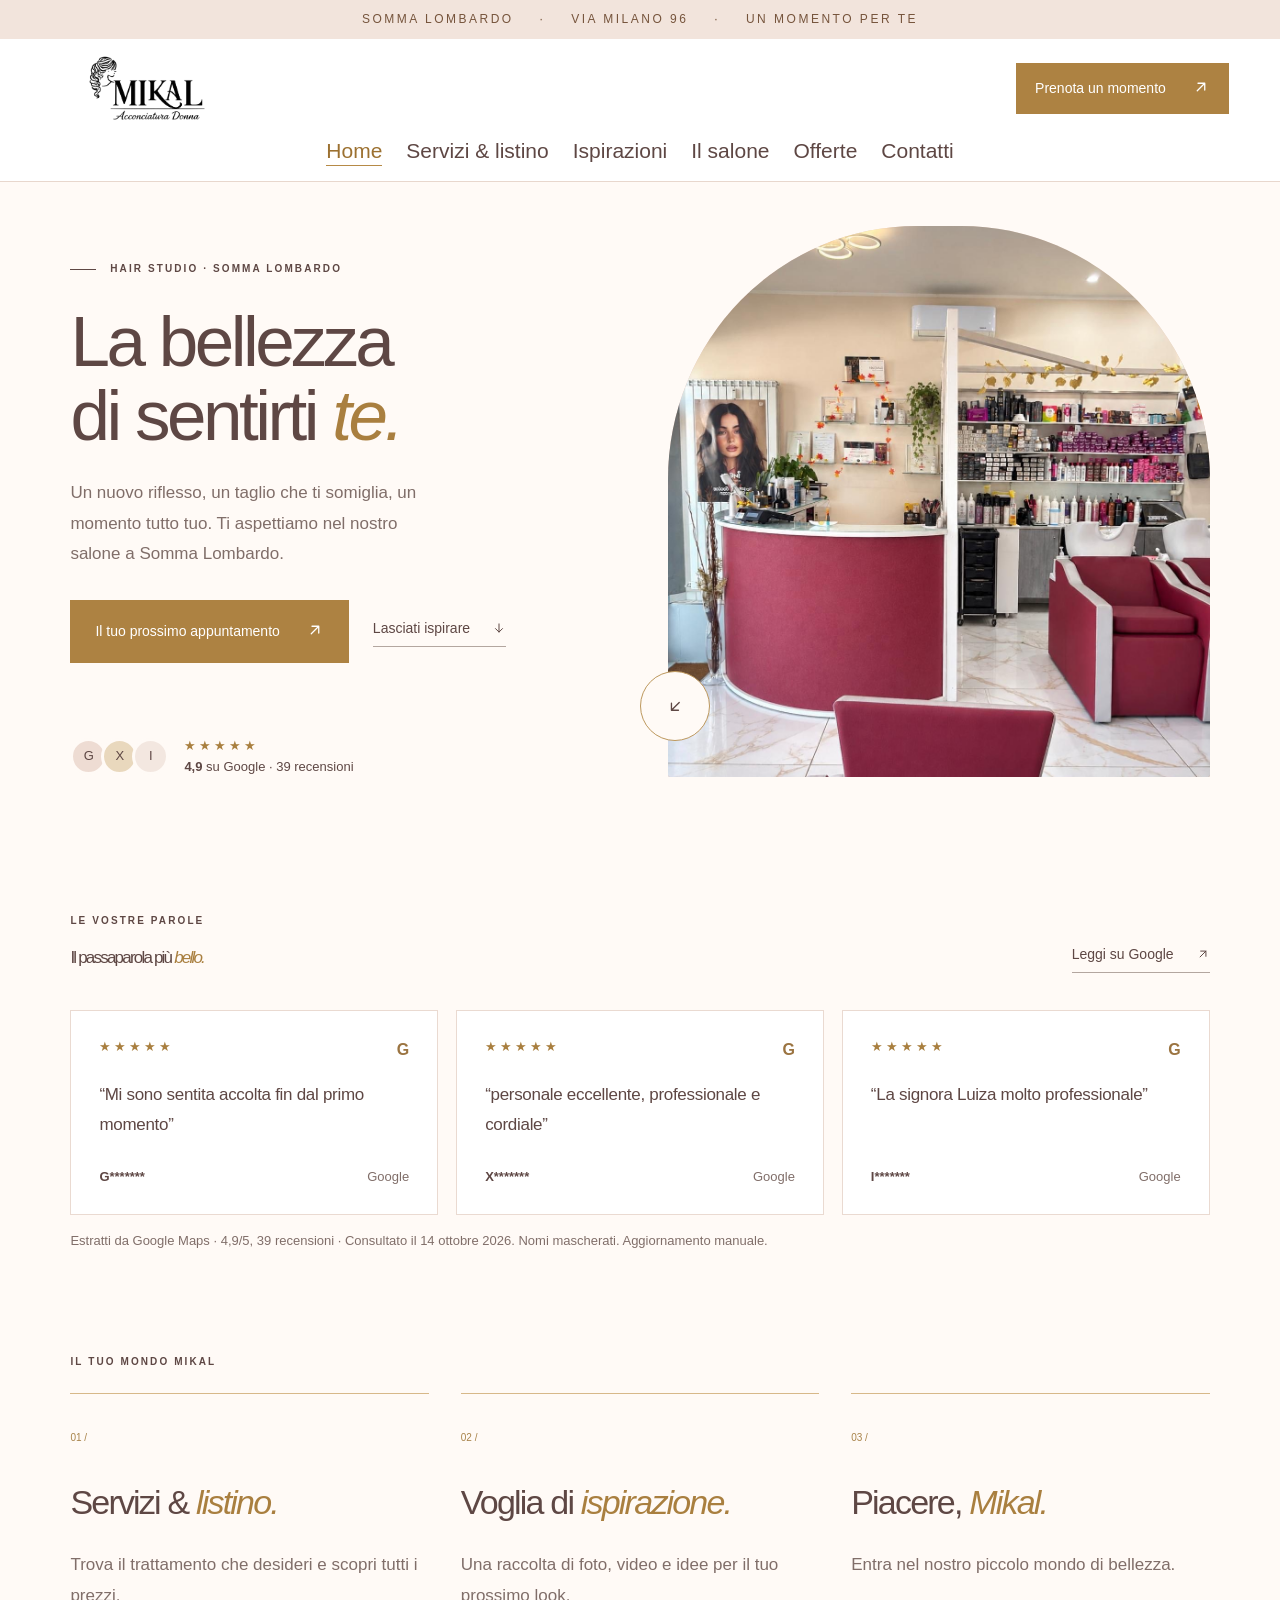
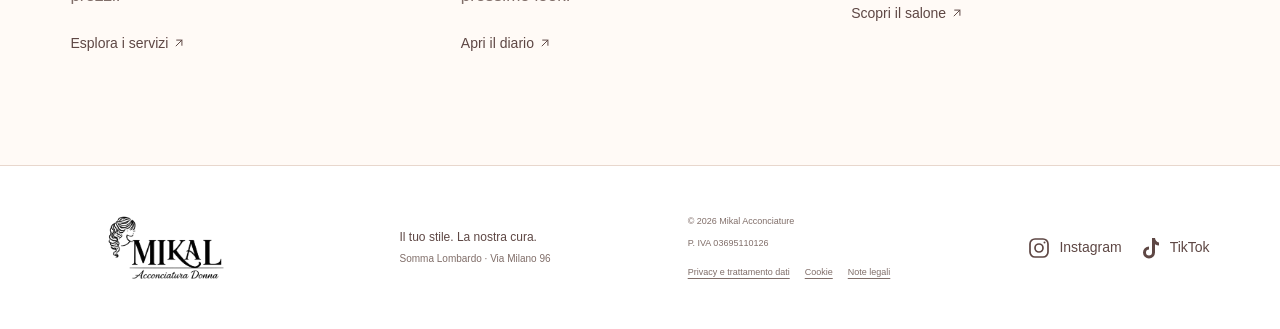
==== commit fd653f28: "Icone SVG al posto dei simboli (emoji su mobile), mail tolta da Contatti, anteprima di condivisione " ====
--- a/index.html
+++ b/index.html
@@ -7,6 +7,21 @@
   <meta name="description" content="Mikal Acconciature a Somma Lombardo, Via Milano 96. Scopri il salone, lasciati ispirare e prenota il tuo appuntamento. Pagamento solo in negozio.">
   <link rel="icon" href="media/logo-mikal-trasparente.png">
   <link rel="stylesheet" href="style.css"><script src="content.js" defer></script><script src="app.js" defer></script>
+<link rel="canonical" href="https://mikalacconciature.it/">
+<meta property="og:type" content="website">
+<meta property="og:locale" content="it_IT">
+<meta property="og:site_name" content="Mikal Acconciature">
+<meta property="og:title" content="Il tuo salone a Somma Lombardo · Mikal Acconciature">
+<meta property="og:description" content="Mikal Acconciature a Somma Lombardo, Via Milano 96. Scopri il salone, lasciati ispirare e prenota il tuo appuntamento. Pagamento solo in negozio.">
+<meta property="og:url" content="https://mikalacconciature.it/">
+<meta property="og:image" content="https://mikalacconciature.it/media/anteprima-condivisione.jpg">
+<meta property="og:image:width" content="1200">
+<meta property="og:image:height" content="630">
+<meta property="og:image:alt" content="Mikal Acconciatura Donna: il logo e l’interno del salone a Somma Lombardo">
+<meta name="twitter:card" content="summary_large_image">
+<meta name="twitter:title" content="Il tuo salone a Somma Lombardo · Mikal Acconciature">
+<meta name="twitter:description" content="Mikal Acconciature a Somma Lombardo, Via Milano 96. Scopri il salone, lasciati ispirare e prenota il tuo appuntamento. Pagamento solo in negozio.">
+<meta name="twitter:image" content="https://mikalacconciature.it/media/anteprima-condivisione.jpg">
 </head>
 <body><a class="skip" href="#main">Vai al contenuto</a>
 <div class="announcement">SOMMA LOMBARDO <span>·</span> VIA MILANO 96 <span>·</span> UN MOMENTO PER TE</div>
@@ -14,9 +29,9 @@
   <a class="brand" href="index.html" aria-label="Mikal Acconciatura Donna, home"><img src="media/logo-mikal-trasparente.png" alt="Mikal Acconciatura Donna" width="2106" height="747"></a>
   <button class="menu-toggle" aria-expanded="false" aria-controls="nav">Menu <span>☰</span></button>
   <nav id="nav" aria-label="Menu principale"><a href="index.html" aria-current="page">Home</a><a href="servizi.html">Servizi & listino</a><a href="ispirazioni.html">Ispirazioni</a><a href="salone.html">Il salone</a><a href="offerte.html">Offerte</a><a href="contatti.html">Contatti</a></nav>
-  <a class="button small header-book" href="prenota.html">Prenota un momento <span>↗</span></a>
+  <a class="button small header-book" href="prenota.html">Prenota un momento <span><svg class="ic" viewBox="0 0 24 24" width="1em" height="1em" aria-hidden="true" focusable="false" fill="none" stroke="currentColor" stroke-width="1.7" stroke-linecap="round" stroke-linejoin="round"><path d="M7 17 17 7M8 7h9v9"/></svg></span></a>
 </header>
 <main id="main"><section class="hero" aria-labelledby="hero-title">
-    <div class="hero-copy"><p class="eyebrow"><span class="line"></span> HAIR STUDIO · SOMMA LOMBARDO</p><h1 id="hero-title">La bellezza<br>di sentirti <em>te.</em></h1><p id="intro" class="intro"></p><div class="hero-actions"><a class="button" href="prenota.html">Il tuo prossimo appuntamento <span>↗</span></a><a class="text-link" href="ispirazioni.html">Lasciati ispirare <span>↓</span></a></div><a href="index.html#recensioni" class="hero-rating"><span class="rating-avatars" aria-hidden="true"><i>G</i><i>X</i><i>I</i></span><span><span class="stars">★★★★★</span><br><strong class="rating-value">4,9</strong> <span class="rating-caption">su Google · 38 recensioni</span></span></a></div>
-    <div class="hero-visual"><div id="hero-media" class="art art-hero"><img src="media/salone-home.jpg" alt="L’interno del salone Mikal Acconciature a Somma Lombardo" fetchpriority="high"></div><a class="round-link" href="ispirazioni.html" aria-label="Scopri le ispirazioni">↙</a></div>
-  </section><section id="recensioni" class="section reviews-section"><div class="section-head"><div><p class="eyebrow">LE VOSTRE PAROLE</p><h2>Il passaparola più <em>bello.</em></h2></div><a class="text-link google-link" target="_blank" rel="noopener">Leggi su Google <span>↗</span></a></div><div id="reviews" class="review-grid"></div><p class="source-note" id="review-source"></p></section><section class="home-paths section"><p class="eyebrow">IL TUO MONDO MIKAL</p><div class="path-grid"><a href="servizi.html"><span>01 /</span><h2>Servizi & <em>listino.</em></h2><p>Trova il trattamento che desideri e scopri tutti i prezzi.</p><b>Esplora i servizi ↗</b></a><a href="ispirazioni.html"><span>02 /</span><h2>Voglia di <em>ispirazione.</em></h2><p>Una raccolta di foto, video e idee per il tuo prossimo look.</p><b>Apri il diario ↗</b></a><a href="salone.html"><span>03 /</span><h2>Piacere, <em>Mikal.</em></h2><p>Entra nel nostro piccolo mondo di bellezza.</p><b>Scopri il salone ↗</b></a></div></section></main><footer><a class="brand" href="index.html" aria-current="page"><img src="media/logo-mikal-trasparente.png" alt="Mikal Acconciatura Donna" width="2106" height="747"></a><p>Il tuo stile. La nostra cura.<br><small>Somma Lombardo · Via Milano 96</small></p><div><span id="copyright"></span><span id="vat"></span><nav class="legal-links" aria-label="Informazioni legali"><a href="privacy.html">Privacy e trattamento dati</a><a href="cookie.html">Cookie</a><a href="note-legali.html">Note legali</a></nav></div><nav class="social-links" aria-label="Seguici sui social"><a href="https://instagram.com/mikal.acconciature" target="_blank" rel="noopener" aria-label="Instagram di Mikal Acconciature"><svg viewBox="0 0 24 24" aria-hidden="true" fill="none" stroke="currentColor" stroke-width="1.7"><rect x="3" y="3" width="18" height="18" rx="5"/><circle cx="12" cy="12" r="4"/><circle cx="17.5" cy="6.5" r="1" fill="currentColor" stroke="none"/></svg><span>Instagram</span></a><a href="https://www.tiktok.com/@mikal.acconciature" target="_blank" rel="noopener" aria-label="TikTok di Mikal Acconciature"><svg viewBox="0 0 24 24" aria-hidden="true" fill="currentColor"><path d="M14 2h3c.3 2.6 1.8 4.2 4 4.5v3a9 9 0 0 1-4-1.3v8.3a6 6 0 1 1-6-6v3a3 3 0 1 0 3 3V2Z"/></svg><span>TikTok</span></a></nav></footer><div class="mobile-book"><a href="prenota.html">Prenota il tuo momento ↗</a></div><dialog id="media-dialog"><button class="dialog-close" aria-label="Chiudi">×</button><div id="dialog-content"></div></dialog></body></html>+    <div class="hero-copy"><p class="eyebrow"><span class="line"></span> HAIR STUDIO · SOMMA LOMBARDO</p><h1 id="hero-title">La bellezza<br>di sentirti <em>te.</em></h1><p id="intro" class="intro"></p><div class="hero-actions"><a class="button" href="prenota.html">Il tuo prossimo appuntamento <span><svg class="ic" viewBox="0 0 24 24" width="1em" height="1em" aria-hidden="true" focusable="false" fill="none" stroke="currentColor" stroke-width="1.7" stroke-linecap="round" stroke-linejoin="round"><path d="M7 17 17 7M8 7h9v9"/></svg></span></a><a class="text-link" href="ispirazioni.html">Lasciati ispirare <span><svg class="ic" viewBox="0 0 24 24" width="1em" height="1em" aria-hidden="true" focusable="false" fill="none" stroke="currentColor" stroke-width="1.7" stroke-linecap="round" stroke-linejoin="round"><path d="M12 5v14M6 13l6 6 6-6"/></svg></span></a></div><a href="index.html#recensioni" class="hero-rating"><span class="rating-avatars" aria-hidden="true"><i>G</i><i>X</i><i>I</i></span><span><span class="stars">★★★★★</span><br><strong class="rating-value">4,9</strong> <span class="rating-caption">su Google · 38 recensioni</span></span></a></div>
+    <div class="hero-visual"><div id="hero-media" class="art art-hero"><img src="media/salone-home.jpg" alt="L’interno del salone Mikal Acconciature a Somma Lombardo" fetchpriority="high"></div><a class="round-link" href="ispirazioni.html" aria-label="Scopri le ispirazioni"><svg class="ic" viewBox="0 0 24 24" width="1em" height="1em" aria-hidden="true" focusable="false" fill="none" stroke="currentColor" stroke-width="1.7" stroke-linecap="round" stroke-linejoin="round"><path d="M17 7 7 17M16 17H7V8"/></svg></a></div>
+  </section><section id="recensioni" class="section reviews-section"><div class="section-head"><div><p class="eyebrow">LE VOSTRE PAROLE</p><h2>Il passaparola più <em>bello.</em></h2></div><a class="text-link google-link" target="_blank" rel="noopener">Leggi su Google <span><svg class="ic" viewBox="0 0 24 24" width="1em" height="1em" aria-hidden="true" focusable="false" fill="none" stroke="currentColor" stroke-width="1.7" stroke-linecap="round" stroke-linejoin="round"><path d="M7 17 17 7M8 7h9v9"/></svg></span></a></div><div id="reviews" class="review-grid"></div><p class="source-note" id="review-source"></p></section><section class="home-paths section"><p class="eyebrow">IL TUO MONDO MIKAL</p><div class="path-grid"><a href="servizi.html"><span>01 /</span><h2>Servizi & <em>listino.</em></h2><p>Trova il trattamento che desideri e scopri tutti i prezzi.</p><b>Esplora i servizi <svg class="ic" viewBox="0 0 24 24" width="1em" height="1em" aria-hidden="true" focusable="false" fill="none" stroke="currentColor" stroke-width="1.7" stroke-linecap="round" stroke-linejoin="round"><path d="M7 17 17 7M8 7h9v9"/></svg></b></a><a href="ispirazioni.html"><span>02 /</span><h2>Voglia di <em>ispirazione.</em></h2><p>Una raccolta di foto, video e idee per il tuo prossimo look.</p><b>Apri il diario <svg class="ic" viewBox="0 0 24 24" width="1em" height="1em" aria-hidden="true" focusable="false" fill="none" stroke="currentColor" stroke-width="1.7" stroke-linecap="round" stroke-linejoin="round"><path d="M7 17 17 7M8 7h9v9"/></svg></b></a><a href="salone.html"><span>03 /</span><h2>Piacere, <em>Mikal.</em></h2><p>Entra nel nostro piccolo mondo di bellezza.</p><b>Scopri il salone <svg class="ic" viewBox="0 0 24 24" width="1em" height="1em" aria-hidden="true" focusable="false" fill="none" stroke="currentColor" stroke-width="1.7" stroke-linecap="round" stroke-linejoin="round"><path d="M7 17 17 7M8 7h9v9"/></svg></b></a></div></section></main><footer><a class="brand" href="index.html" aria-current="page"><img src="media/logo-mikal-trasparente.png" alt="Mikal Acconciatura Donna" width="2106" height="747"></a><p>Il tuo stile. La nostra cura.<br><small>Somma Lombardo · Via Milano 96</small></p><div><span id="copyright"></span><span id="vat"></span><nav class="legal-links" aria-label="Informazioni legali"><a href="privacy.html">Privacy e trattamento dati</a><a href="cookie.html">Cookie</a><a href="note-legali.html">Note legali</a></nav></div><nav class="social-links" aria-label="Seguici sui social"><a href="https://instagram.com/mikal.acconciature" target="_blank" rel="noopener" aria-label="Instagram di Mikal Acconciature"><svg viewBox="0 0 24 24" aria-hidden="true" fill="none" stroke="currentColor" stroke-width="1.7"><rect x="3" y="3" width="18" height="18" rx="5"/><circle cx="12" cy="12" r="4"/><circle cx="17.5" cy="6.5" r="1" fill="currentColor" stroke="none"/></svg><span>Instagram</span></a><a href="https://www.tiktok.com/@mikal.acconciature" target="_blank" rel="noopener" aria-label="TikTok di Mikal Acconciature"><svg viewBox="0 0 24 24" aria-hidden="true" fill="currentColor"><path d="M14 2h3c.3 2.6 1.8 4.2 4 4.5v3a9 9 0 0 1-4-1.3v8.3a6 6 0 1 1-6-6v3a3 3 0 1 0 3 3V2Z"/></svg><span>TikTok</span></a></nav></footer><div class="mobile-book"><a href="prenota.html">Prenota il tuo momento <svg class="ic" viewBox="0 0 24 24" width="1em" height="1em" aria-hidden="true" focusable="false" fill="none" stroke="currentColor" stroke-width="1.7" stroke-linecap="round" stroke-linejoin="round"><path d="M7 17 17 7M8 7h9v9"/></svg></a></div><dialog id="media-dialog"><button class="dialog-close" aria-label="Chiudi">×</button><div id="dialog-content"></div></dialog></body></html>
--- a/style.css
+++ b/style.css
@@ -55,3 +55,7 @@
 .art>img{display:block;width:100%;height:100%;object-fit:cover}
 .art-hero>img{object-position:50% 40%}
 .story-art>img{object-position:50% 22%}
+
+/* Icone disegnate: identiche su telefono e computer (niente emoji di sistema) */
+.ic{display:inline-block;width:1em;height:1em;vertical-align:-.14em;flex:none}
+.round-link .ic{width:1.1em;height:1.1em}
